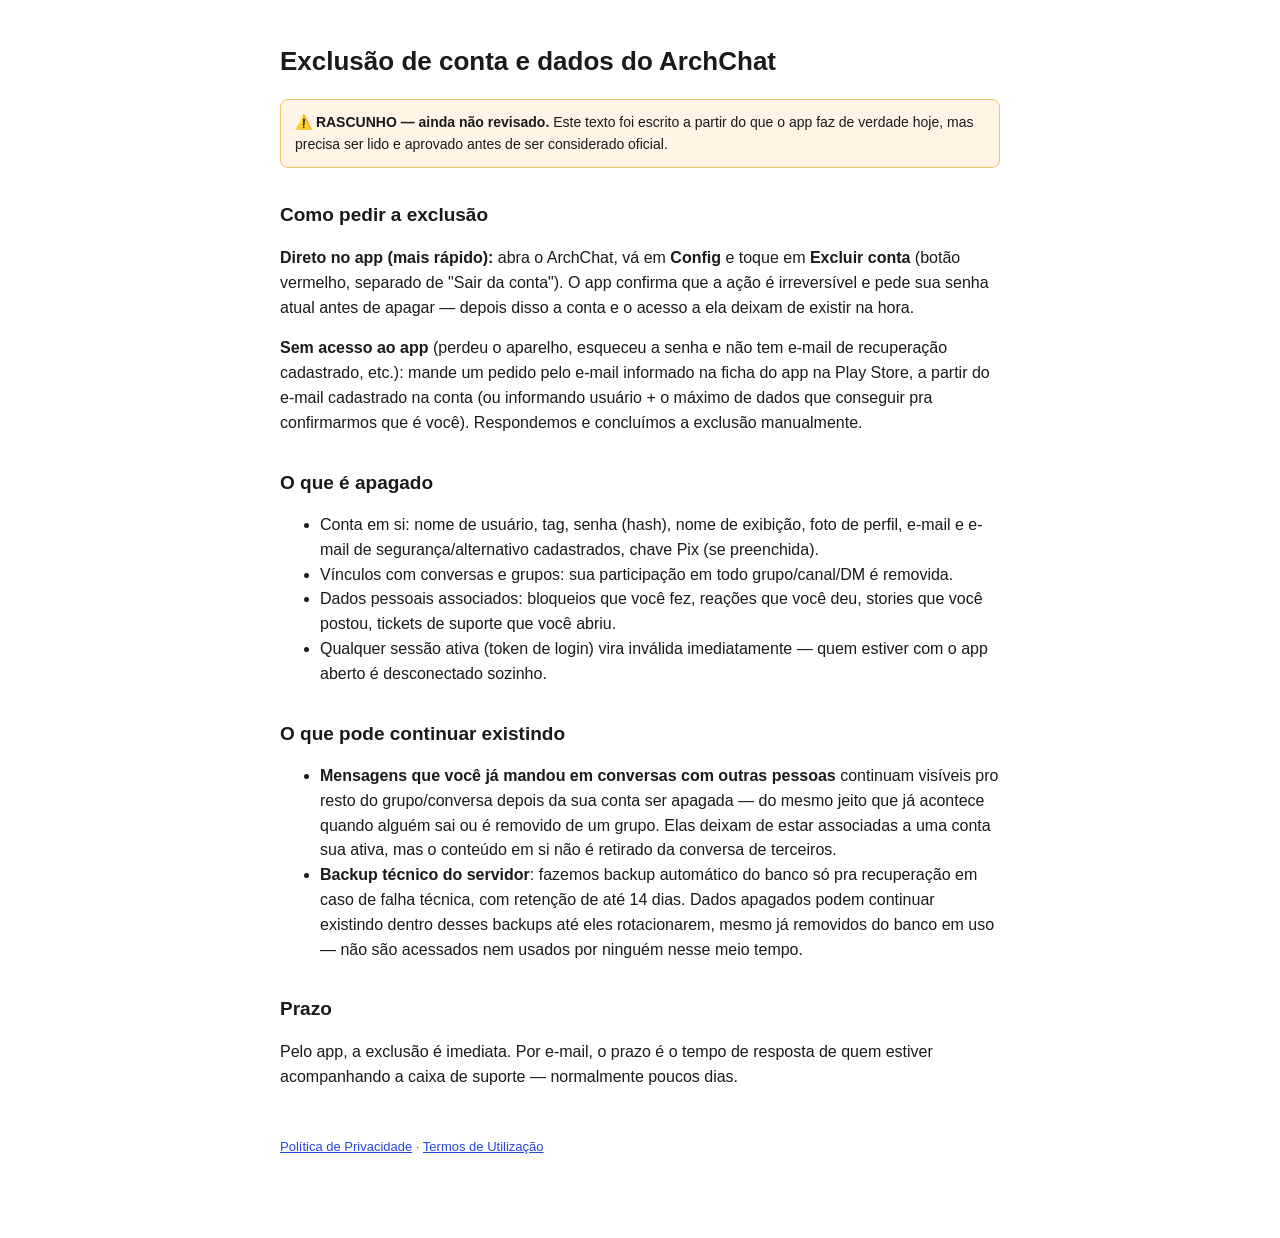
==== exclusao-de-conta.html @ 43e96de9 "Adiciona página de exclusão de conta e dados (requisito Play Store) Cobre como pedir a exclusão (in-" ====
<!DOCTYPE html>
<html lang="pt-BR">
<head>
<meta charset="utf-8">
<meta name="viewport" content="width=device-width, initial-scale=1">
<title>Exclusão de conta e dados — ArchChat</title>
<link rel="stylesheet" href="style.css">
</head>
<body>
<h1>Exclusão de conta e dados do ArchChat</h1>
<p class="aviso"><strong>⚠️ RASCUNHO — ainda não revisado.</strong> Este texto foi escrito a partir do que o app faz de verdade hoje, mas precisa ser lido e aprovado antes de ser considerado oficial.</p>

<h2>Como pedir a exclusão</h2>
<p><strong>Direto no app (mais rápido):</strong> abra o ArchChat, vá em <strong>Config</strong> e toque em <strong>Excluir conta</strong> (botão vermelho, separado de "Sair da conta"). O app confirma que a ação é irreversível e pede sua senha atual antes de apagar — depois disso a conta e o acesso a ela deixam de existir na hora.</p>
<p><strong>Sem acesso ao app</strong> (perdeu o aparelho, esqueceu a senha e não tem e-mail de recuperação cadastrado, etc.): mande um pedido pelo e-mail informado na ficha do app na Play Store, a partir do e-mail cadastrado na conta (ou informando usuário + o máximo de dados que conseguir pra confirmarmos que é você). Respondemos e concluímos a exclusão manualmente.</p>

<h2>O que é apagado</h2>
<ul>
<li>Conta em si: nome de usuário, tag, senha (hash), nome de exibição, foto de perfil, e-mail e e-mail de segurança/alternativo cadastrados, chave Pix (se preenchida).</li>
<li>Vínculos com conversas e grupos: sua participação em todo grupo/canal/DM é removida.</li>
<li>Dados pessoais associados: bloqueios que você fez, reações que você deu, stories que você postou, tickets de suporte que você abriu.</li>
<li>Qualquer sessão ativa (token de login) vira inválida imediatamente — quem estiver com o app aberto é desconectado sozinho.</li>
</ul>

<h2>O que pode continuar existindo</h2>
<ul>
<li><strong>Mensagens que você já mandou em conversas com outras pessoas</strong> continuam visíveis pro resto do grupo/conversa depois da sua conta ser apagada — do mesmo jeito que já acontece quando alguém sai ou é removido de um grupo. Elas deixam de estar associadas a uma conta sua ativa, mas o conteúdo em si não é retirado da conversa de terceiros.</li>
<li><strong>Backup técnico do servidor</strong>: fazemos backup automático do banco só pra recuperação em caso de falha técnica, com retenção de até 14 dias. Dados apagados podem continuar existindo dentro desses backups até eles rotacionarem, mesmo já removidos do banco em uso — não são acessados nem usados por ninguém nesse meio tempo.</li>
</ul>

<h2>Prazo</h2>
<p>Pelo app, a exclusão é imediata. Por e-mail, o prazo é o tempo de resposta de quem estiver acompanhando a caixa de suporte — normalmente poucos dias.</p>

<footer><a href="privacidade.html">Política de Privacidade</a> · <a href="termos.html">Termos de Utilização</a></footer>
</body>
</html>
---- style.css ----
body { max-width: 720px; margin: 0 auto; padding: 24px 20px 80px; font-family: -apple-system, Segoe UI, Roboto, Arial, sans-serif; line-height: 1.55; color: #1a1a1a; background: #fff; }
h1 { font-size: 26px; }
h2 { font-size: 19px; margin-top: 32px; }
.aviso { background: #FFF4E5; border: 1px solid #F0C36D; padding: 12px 14px; border-radius: 8px; font-size: 14px; }
a { color: #2647D6; }
footer { margin-top: 48px; font-size: 13px; color: #666; }
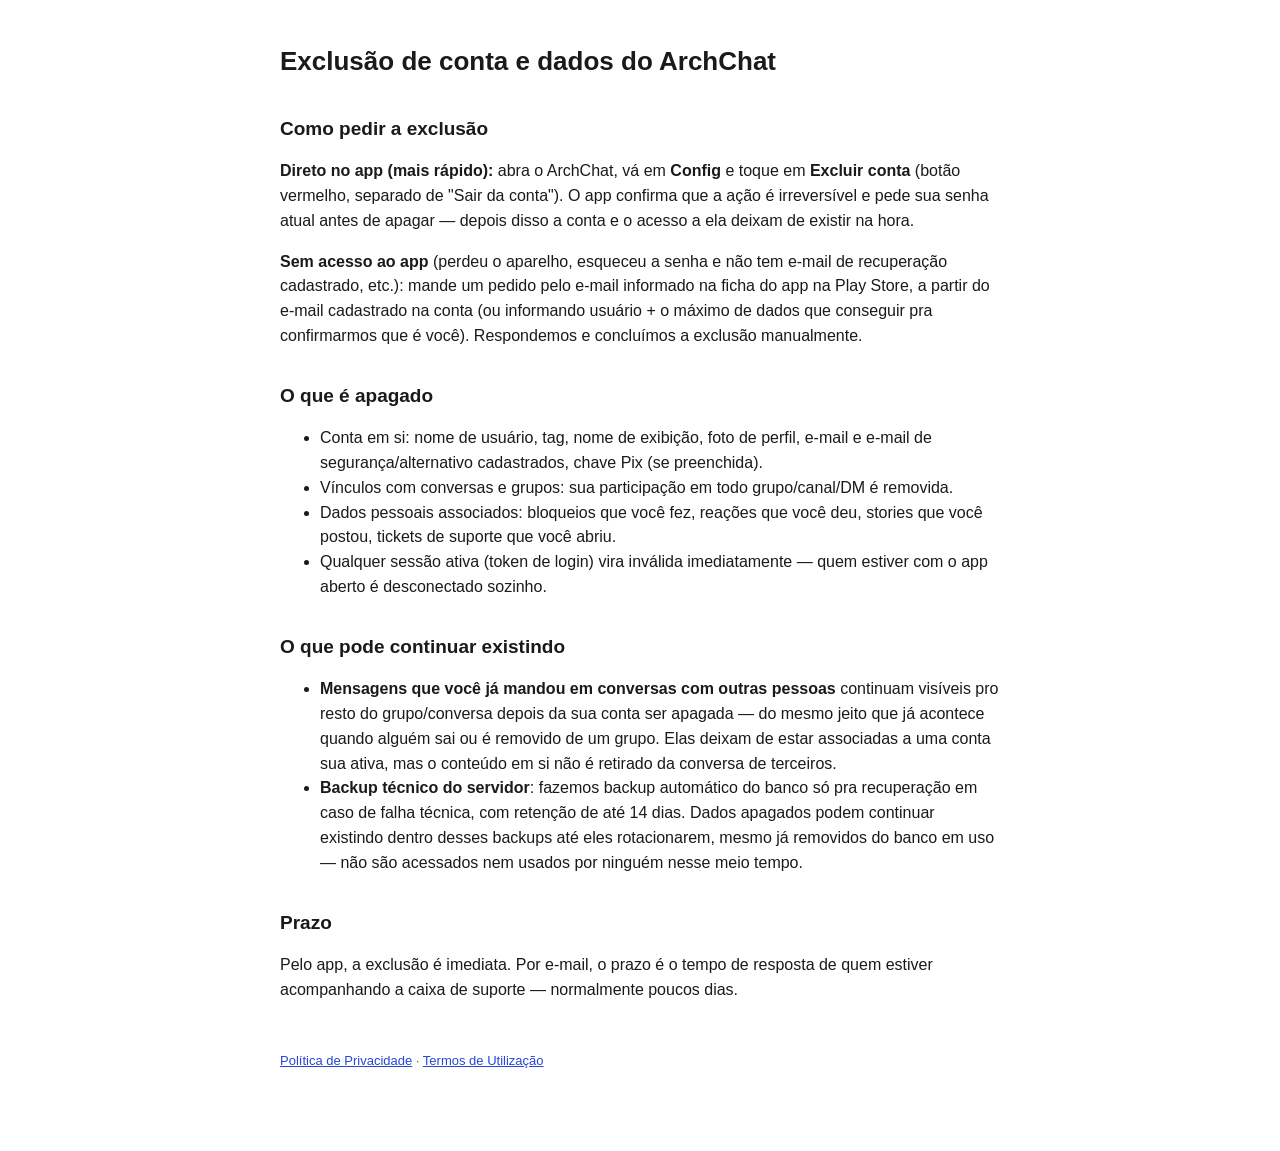
==== commit a307f06d: "Marca página de exclusão de conta como revisada (texto final do Rick) Remove o aviso de rascunho e a" ====
--- a/exclusao-de-conta.html
+++ b/exclusao-de-conta.html
@@ -8,7 +8,6 @@
 </head>
 <body>
 <h1>Exclusão de conta e dados do ArchChat</h1>
-<p class="aviso"><strong>⚠️ RASCUNHO — ainda não revisado.</strong> Este texto foi escrito a partir do que o app faz de verdade hoje, mas precisa ser lido e aprovado antes de ser considerado oficial.</p>
 
 <h2>Como pedir a exclusão</h2>
 <p><strong>Direto no app (mais rápido):</strong> abra o ArchChat, vá em <strong>Config</strong> e toque em <strong>Excluir conta</strong> (botão vermelho, separado de "Sair da conta"). O app confirma que a ação é irreversível e pede sua senha atual antes de apagar — depois disso a conta e o acesso a ela deixam de existir na hora.</p>
@@ -16,7 +15,7 @@
 
 <h2>O que é apagado</h2>
 <ul>
-<li>Conta em si: nome de usuário, tag, senha (hash), nome de exibição, foto de perfil, e-mail e e-mail de segurança/alternativo cadastrados, chave Pix (se preenchida).</li>
+<li>Conta em si: nome de usuário, tag, nome de exibição, foto de perfil, e-mail e e-mail de segurança/alternativo cadastrados, chave Pix (se preenchida).</li>
 <li>Vínculos com conversas e grupos: sua participação em todo grupo/canal/DM é removida.</li>
 <li>Dados pessoais associados: bloqueios que você fez, reações que você deu, stories que você postou, tickets de suporte que você abriu.</li>
 <li>Qualquer sessão ativa (token de login) vira inválida imediatamente — quem estiver com o app aberto é desconectado sozinho.</li>
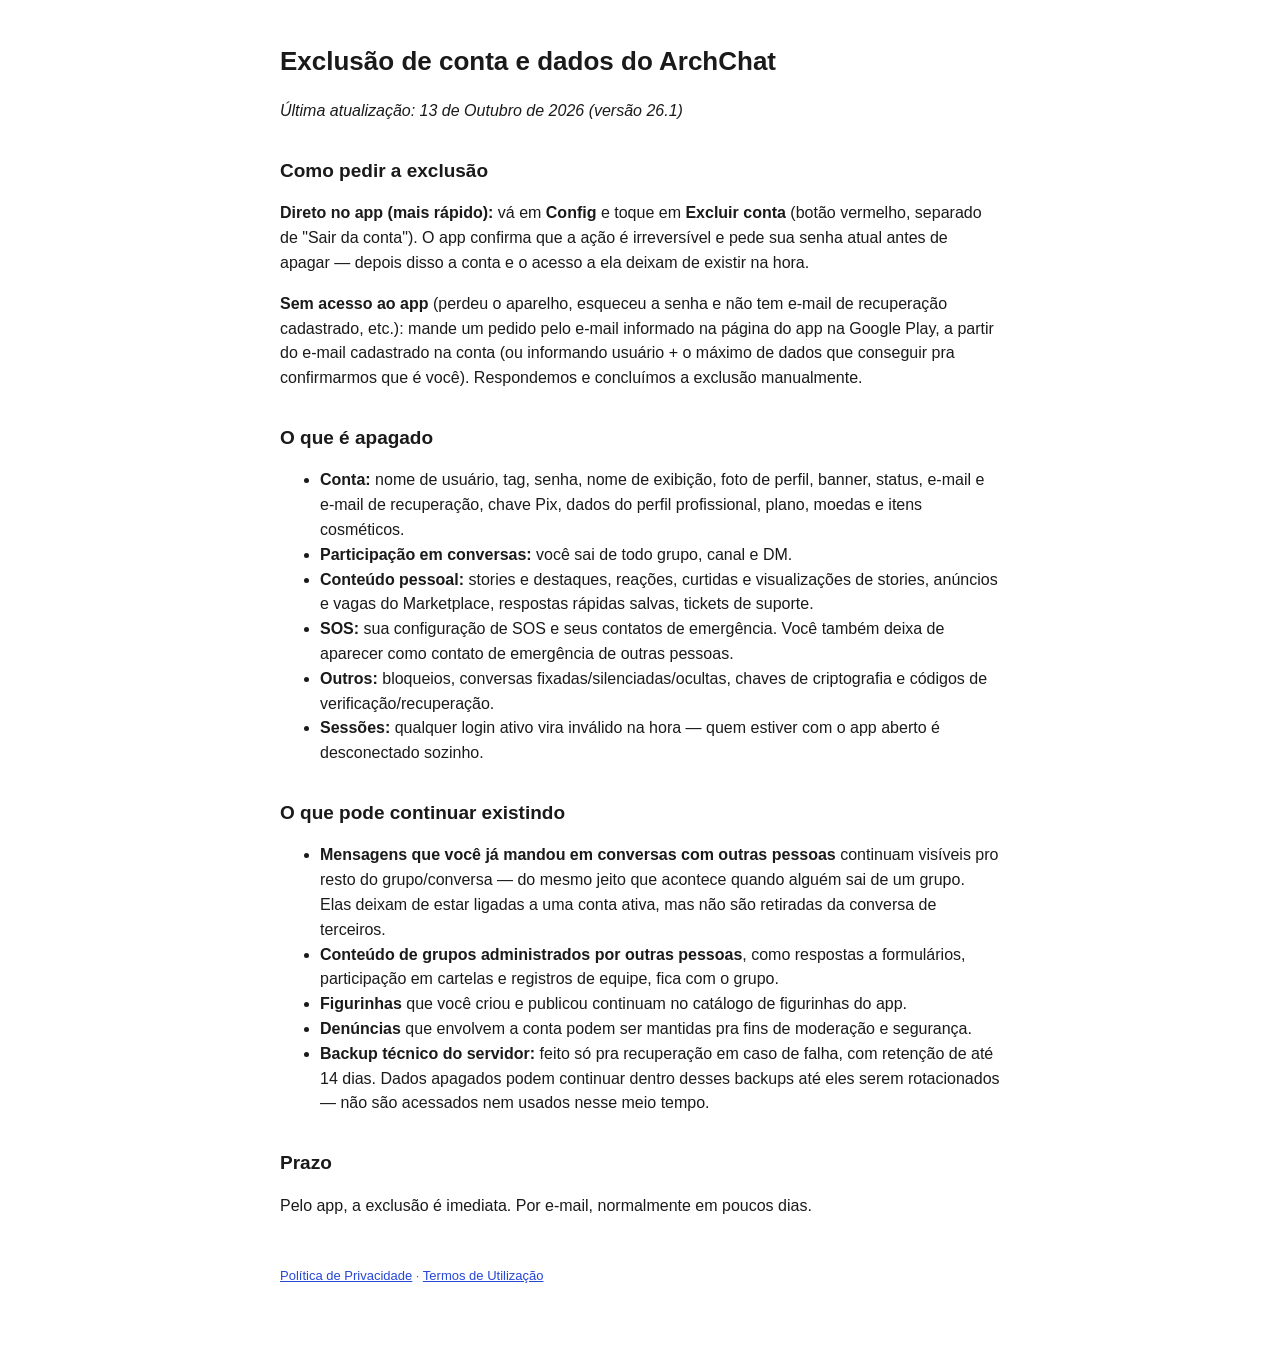
==== commit 71928db1: "Atualiza Política de Privacidade, Termos e Exclusão de conta pra versão 26.1 + versões em inglês" ====
--- a/exclusao-de-conta.html
+++ b/exclusao-de-conta.html
@@ -8,27 +8,45 @@
 </head>
 <body>
 <h1>Exclusão de conta e dados do ArchChat</h1>
-
+<p><em>Última atualização: 13 de Outubro de 2026 (versão 26.1)</em></p>
 <h2>Como pedir a exclusão</h2>
-<p><strong>Direto no app (mais rápido):</strong> abra o ArchChat, vá em <strong>Config</strong> e toque em <strong>Excluir conta</strong> (botão vermelho, separado de "Sair da conta"). O app confirma que a ação é irreversível e pede sua senha atual antes de apagar — depois disso a conta e o acesso a ela deixam de existir na hora.</p>
-<p><strong>Sem acesso ao app</strong> (perdeu o aparelho, esqueceu a senha e não tem e-mail de recuperação cadastrado, etc.): mande um pedido pelo e-mail informado na ficha do app na Play Store, a partir do e-mail cadastrado na conta (ou informando usuário + o máximo de dados que conseguir pra confirmarmos que é você). Respondemos e concluímos a exclusão manualmente.</p>
-
+<p><strong>Direto no app (mais rápido):</strong> vá em <strong>Config</strong> e toque em <strong>Excluir conta</strong> (botão vermelho,
+separado de "Sair da conta"). O app confirma que a ação é irreversível e pede sua senha atual
+antes de apagar — depois disso a conta e o acesso a ela deixam de existir na hora.</p>
+<p><strong>Sem acesso ao app</strong> (perdeu o aparelho, esqueceu a senha e não tem e-mail de recuperação
+cadastrado, etc.): mande um pedido pelo e-mail informado na página do app na Google Play, a
+partir do e-mail cadastrado na conta (ou informando usuário + o máximo de dados que conseguir
+pra confirmarmos que é você). Respondemos e concluímos a exclusão manualmente.</p>
 <h2>O que é apagado</h2>
 <ul>
-<li>Conta em si: nome de usuário, tag, nome de exibição, foto de perfil, e-mail e e-mail de segurança/alternativo cadastrados, chave Pix (se preenchida).</li>
-<li>Vínculos com conversas e grupos: sua participação em todo grupo/canal/DM é removida.</li>
-<li>Dados pessoais associados: bloqueios que você fez, reações que você deu, stories que você postou, tickets de suporte que você abriu.</li>
-<li>Qualquer sessão ativa (token de login) vira inválida imediatamente — quem estiver com o app aberto é desconectado sozinho.</li>
+<li><strong>Conta:</strong> nome de usuário, tag, senha, nome de exibição, foto de perfil, banner, status,
+  e-mail e e-mail de recuperação, chave Pix, dados do perfil profissional, plano, moedas e
+  itens cosméticos.</li>
+<li><strong>Participação em conversas:</strong> você sai de todo grupo, canal e DM.</li>
+<li><strong>Conteúdo pessoal:</strong> stories e destaques, reações, curtidas e visualizações de stories,
+  anúncios e vagas do Marketplace, respostas rápidas salvas, tickets de suporte.</li>
+<li><strong>SOS:</strong> sua configuração de SOS e seus contatos de emergência. Você também deixa de aparecer
+  como contato de emergência de outras pessoas.</li>
+<li><strong>Outros:</strong> bloqueios, conversas fixadas/silenciadas/ocultas, chaves de criptografia e
+  códigos de verificação/recuperação.</li>
+<li><strong>Sessões:</strong> qualquer login ativo vira inválido na hora — quem estiver com o app aberto é
+  desconectado sozinho.</li>
 </ul>
-
 <h2>O que pode continuar existindo</h2>
 <ul>
-<li><strong>Mensagens que você já mandou em conversas com outras pessoas</strong> continuam visíveis pro resto do grupo/conversa depois da sua conta ser apagada — do mesmo jeito que já acontece quando alguém sai ou é removido de um grupo. Elas deixam de estar associadas a uma conta sua ativa, mas o conteúdo em si não é retirado da conversa de terceiros.</li>
-<li><strong>Backup técnico do servidor</strong>: fazemos backup automático do banco só pra recuperação em caso de falha técnica, com retenção de até 14 dias. Dados apagados podem continuar existindo dentro desses backups até eles rotacionarem, mesmo já removidos do banco em uso — não são acessados nem usados por ninguém nesse meio tempo.</li>
+<li><strong>Mensagens que você já mandou em conversas com outras pessoas</strong> continuam visíveis pro resto
+  do grupo/conversa — do mesmo jeito que acontece quando alguém sai de um grupo. Elas deixam de
+  estar ligadas a uma conta ativa, mas não são retiradas da conversa de terceiros.</li>
+<li><strong>Conteúdo de grupos administrados por outras pessoas</strong>, como respostas a formulários,
+  participação em cartelas e registros de equipe, fica com o grupo.</li>
+<li><strong>Figurinhas</strong> que você criou e publicou continuam no catálogo de figurinhas do app.</li>
+<li><strong>Denúncias</strong> que envolvem a conta podem ser mantidas pra fins de moderação e segurança.</li>
+<li><strong>Backup técnico do servidor:</strong> feito só pra recuperação em caso de falha, com retenção de até
+  14 dias. Dados apagados podem continuar dentro desses backups até eles serem rotacionados —
+  não são acessados nem usados nesse meio tempo.</li>
 </ul>
-
 <h2>Prazo</h2>
-<p>Pelo app, a exclusão é imediata. Por e-mail, o prazo é o tempo de resposta de quem estiver acompanhando a caixa de suporte — normalmente poucos dias.</p>
+<p>Pelo app, a exclusão é imediata. Por e-mail, normalmente em poucos dias.</p>
 
 <footer><a href="privacidade.html">Política de Privacidade</a> · <a href="termos.html">Termos de Utilização</a></footer>
 </body>
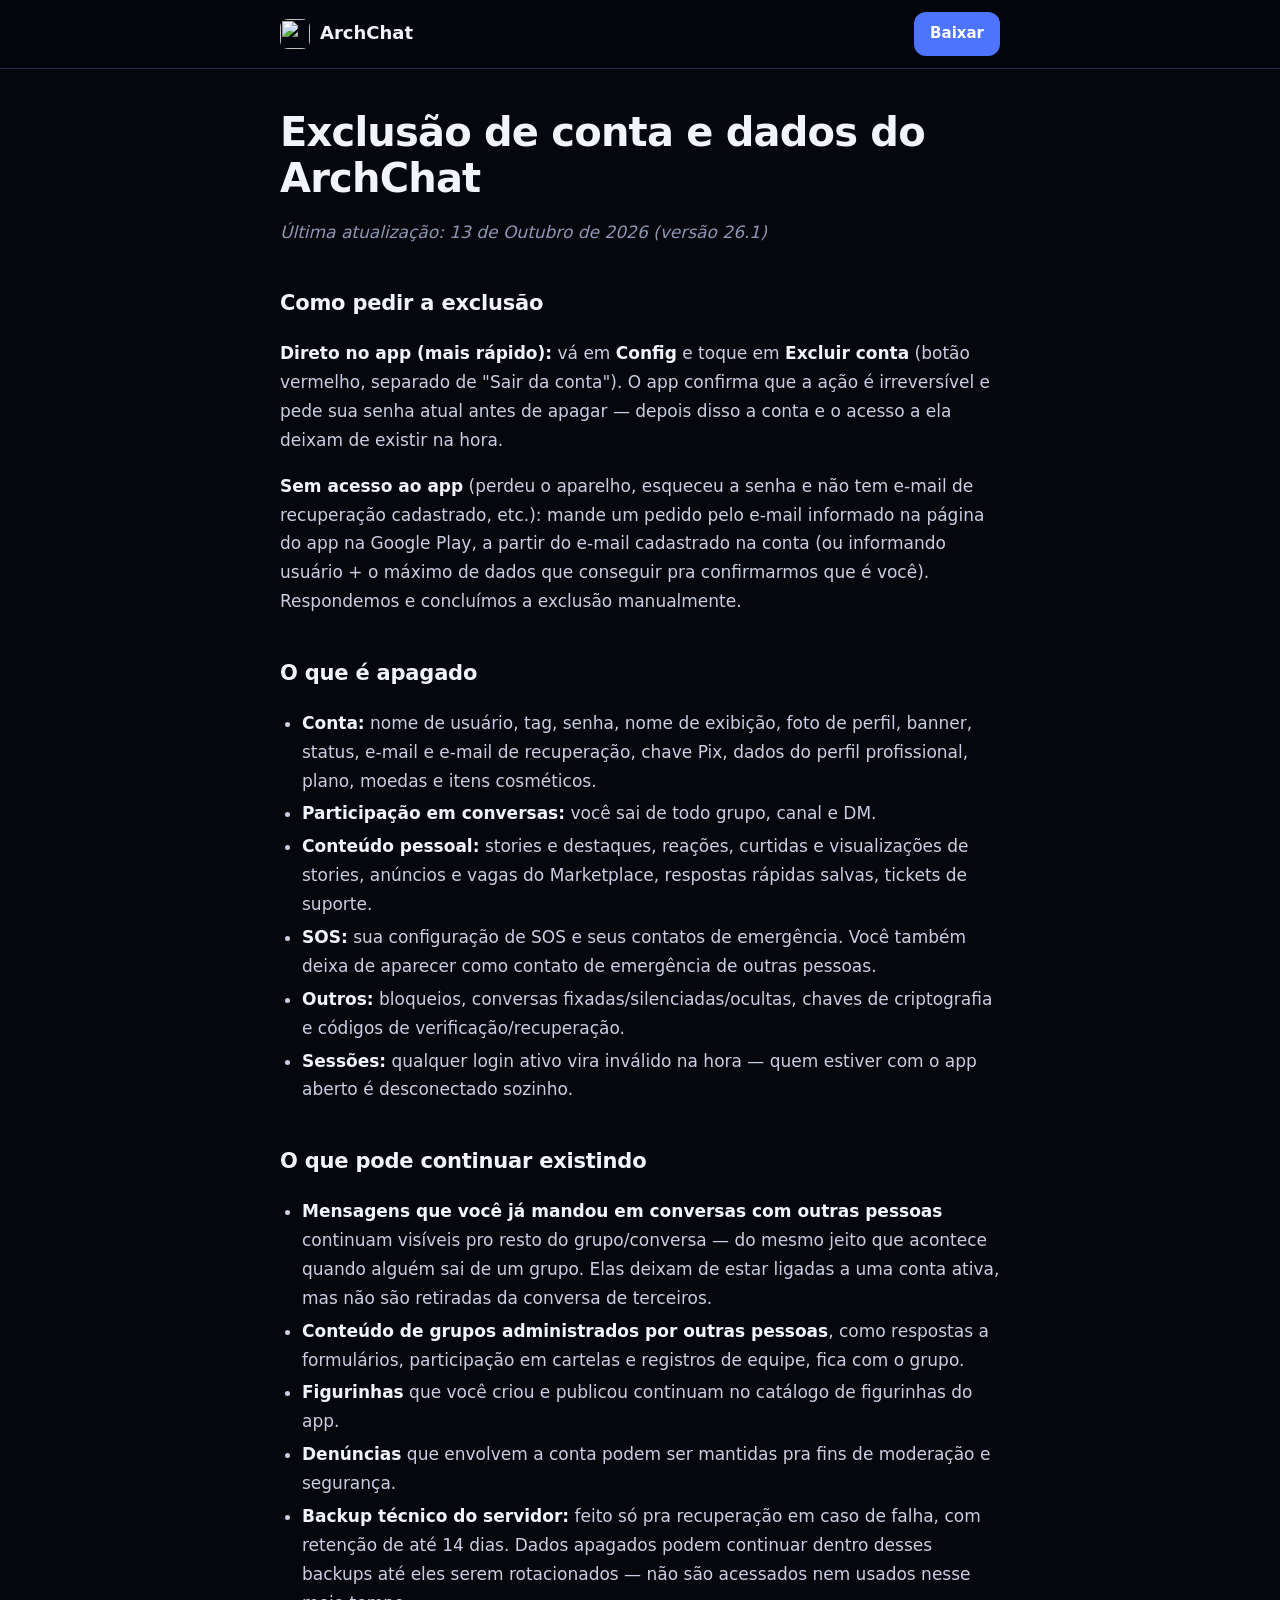
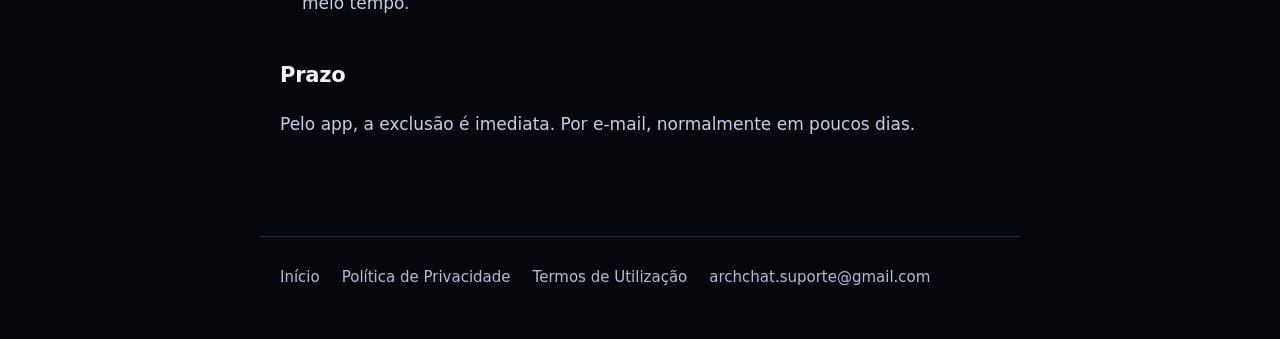
==== commit d10688a2: "Espelho: aponta pro domínio archchat.com.br (canonical) + visual novo" ====
--- a/exclusao-de-conta.html
+++ b/exclusao-de-conta.html
@@ -4,9 +4,32 @@
 <meta charset="utf-8">
 <meta name="viewport" content="width=device-width, initial-scale=1">
 <title>Exclusão de conta e dados — ArchChat</title>
-<link rel="stylesheet" href="style.css">
+<link rel="canonical" href="https://archchat.com.br/exclusao-de-conta">
+<meta name="theme-color" content="#05070D">
+<link rel="icon" href="https://archchat.com.br/assets/icon-32.png" sizes="32x32">
+<style>@font-face{font-family:Inter;src:url(https://archchat.com.br/assets/inter-regular.woff2) format("woff2");font-weight:400;font-display:swap}
+@font-face{font-family:Inter;src:url(https://archchat.com.br/assets/inter-bold.woff2) format("woff2");font-weight:700;font-display:swap}
+*{box-sizing:border-box}body{margin:0;background:#05070D;color:#F2F4FC;font-family:Inter,system-ui,-apple-system,"Segoe UI",Roboto,sans-serif;font-size:17px;line-height:1.7;-webkit-font-smoothing:antialiased}
+.top{position:sticky;top:0;z-index:5;background:rgba(5,7,13,.85);backdrop-filter:blur(12px);-webkit-backdrop-filter:blur(12px);border-bottom:1px solid #242E47}
+.top div{max-width:760px;margin:0 auto;padding:12px 20px;display:flex;align-items:center;justify-content:space-between}
+.brand{display:flex;align-items:center;gap:10px;font-weight:700;font-size:18px;text-decoration:none;color:#F2F4FC}
+.brand img{width:30px;height:30px;border-radius:8px}
+.dl{background:#4C74FF;color:#fff;text-decoration:none;font-weight:700;font-size:15px;padding:9px 16px;border-radius:12px}
+main{max-width:760px;margin:0 auto;padding:40px 20px 80px}
+h1{font-size:clamp(28px,5vw,40px);line-height:1.15;letter-spacing:-.02em;margin:0 0 8px}
+h2{font-size:21px;margin:40px 0 10px;letter-spacing:-.01em}
+p,li{color:#C9CFE3}strong{color:#F2F4FC}em{color:#8D96B3}
+a{color:#7B9BFF}ul{padding-left:22px}li{margin:4px 0}
+footer{max-width:760px;margin:0 auto;padding:28px 20px 48px;border-top:1px solid #242E47;color:#8D96B3;font-size:15px;display:flex;flex-wrap:wrap;gap:8px 22px}
+footer a{color:#B4BCD6;text-decoration:none}footer a:hover{color:#F2F4FC}
+:focus-visible{outline:3px solid #7B9BFF;outline-offset:3px;border-radius:6px}</style>
 </head>
 <body>
+<header class="top"><div>
+<a class="brand" href="https://archchat.com.br/"><img src="https://archchat.com.br/assets/icon-96.webp" width="30" height="30" alt="">ArchChat</a>
+<a class="dl" href="https://play.google.com/store/apps/details?id=com.achat.app" rel="noopener">Baixar</a>
+</div></header>
+<main>
 <h1>Exclusão de conta e dados do ArchChat</h1>
 <p><em>Última atualização: 13 de Outubro de 2026 (versão 26.1)</em></p>
 <h2>Como pedir a exclusão</h2>
@@ -47,7 +70,7 @@
 </ul>
 <h2>Prazo</h2>
 <p>Pelo app, a exclusão é imediata. Por e-mail, normalmente em poucos dias.</p>
-
-<footer><a href="privacidade.html">Política de Privacidade</a> · <a href="termos.html">Termos de Utilização</a></footer>
+</main>
+<footer><a href="https://archchat.com.br/">Início</a> <a href="https://archchat.com.br/privacidade">Política de Privacidade</a> <a href="https://archchat.com.br/termos">Termos de Utilização</a> <a href="mailto:archchat.suporte@gmail.com">archchat.suporte@gmail.com</a></footer>
 </body>
 </html>
